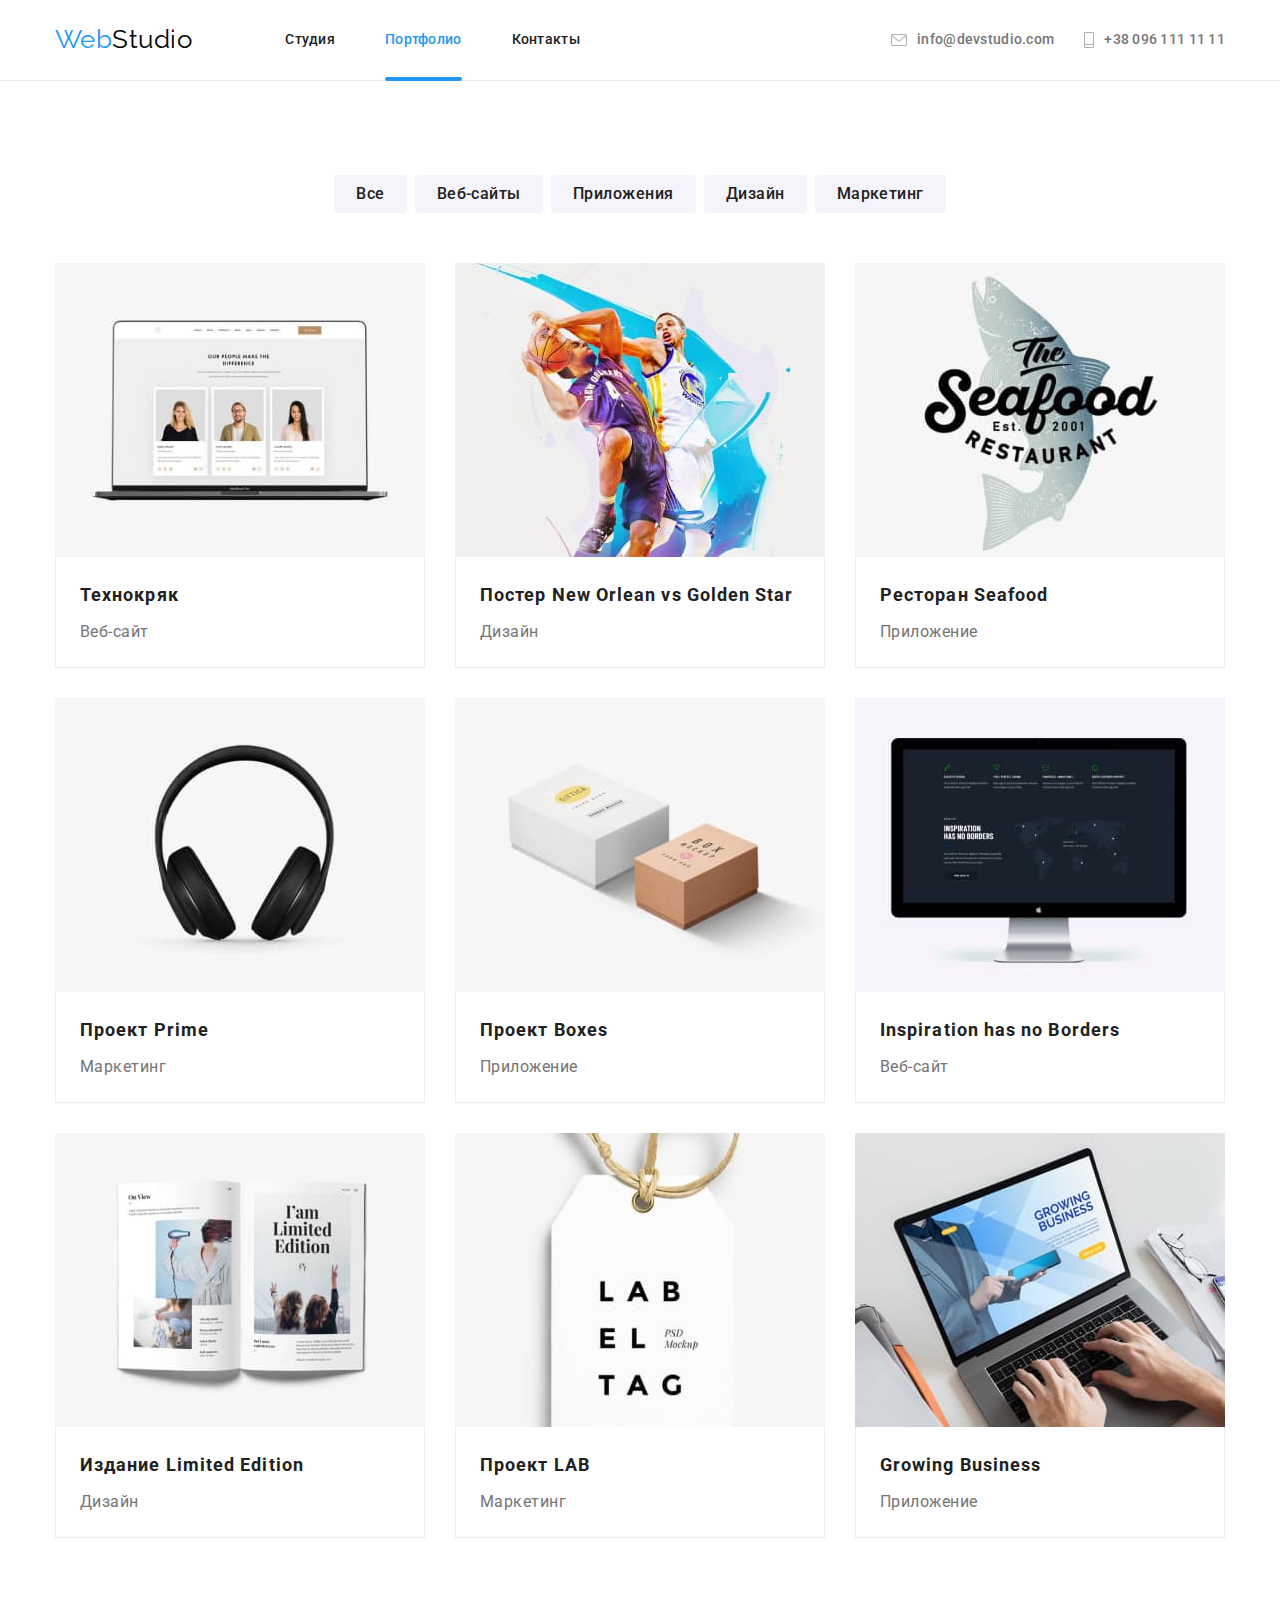
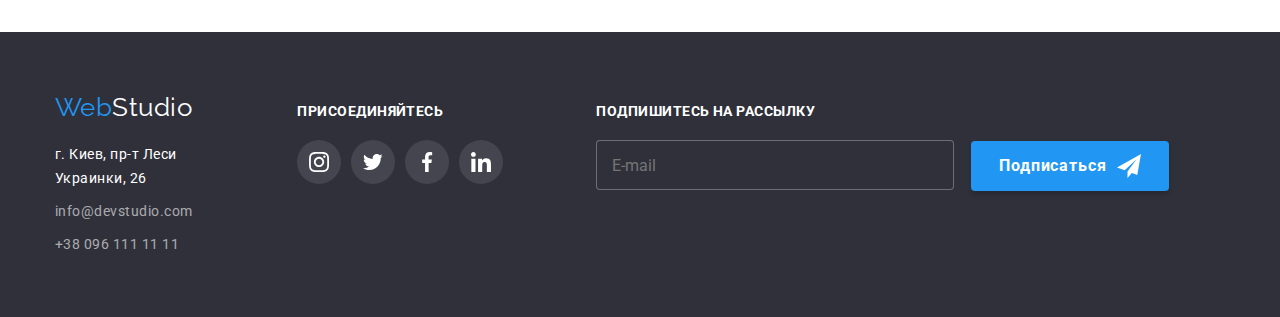
==== portfolio.html @ c9d39c4e "Initial commit" ====
<!DOCTYPE html>
<html lang="ru">
  <head>
    <meta charset="UTF-8" />
    <meta http-equiv="X-UA-Compatible" content="IE=edge" />
    <meta name="viewport" content="width=device-width, initial-scale=1.0" />
    <title>Portfolio</title>
    <link
      rel="stylesheet"
      href="https://cdnjs.cloudflare.com/ajax/libs/modern-normalize/1.0.0/modern-normalize.min.css"
    />
    <link
      href="https://fonts.googleapis.com/css2?family=Raleway:wght@700&family=Roboto:wght@400;500;700;900&display=swap"
      rel="stylesheet"
    />
    <link rel="stylesheet" href="./css/styles.css" />
  </head>
  <body>
    <!-- Верхняя линия -->
    <header class="page-header">
      <div class="container nav">
        <a href="./index.html" class="logo"><span class="web">Web</span>Studio</a>
        <nav class="site-nav">
          <ul class="site-nav-list list">
            <li class="nav-item">
              <a class="nav-link" href="./index.html" target="_self">Студия</a>
            </li>
            <li class="nav-item"><a class="nav-link current" href="">Портфолио</a></li>
            <li class="nav-item"><a class="nav-link" href="">Контакты</a></li>
          </ul>
        </nav>

        <ul class="contact list">
          <li class="contact-item">
            <a class="contact-link" href="mailto:info@devstudio.com">
              <svg class="contact-icon" width="16" height="12">
                <use href="./images/symbol-defs.svg#icon-envelope"></use>
              </svg>
              info@devstudio.com</a
            >
          </li>
          <li class="contact-item">
            <a class="contact-link" href="tel:+380961111111">
              <svg class="contact-icon" width="10" height="16">
                <use href="./images/symbol-defs.svg#icon-smartphone"></use>
              </svg>
              +38 096 111 11 11</a
            >
          </li>
        </ul>
      </div>
    </header>
    <main>
      <!-- Секция портфолио -->
      <section class="section">
        <div class="container">
          <h1 class="hidden">Портфолио</h1>
          <!-- Фильтры -->
          <ul class="filter list">
            <li class="filter-item"><button class="button" type="button">Все</button></li>
            <li class="filter-item"><button class="button" type="button">Веб-сайты</button></li>
            <li class="filter-item"><button class="button" type="button">Приложения</button></li>
            <li class="filter-item"><button class="button" type="button">Дизайн</button></li>
            <li class="filter-item"><button class="button" type="button">Маркетинг</button></li>
          </ul>
          <!-- Проекты -->
          <ul class="project list">
            <li class="project-item">
              <a class="project-link" href="">
                <div class="img-thumb">
                  <p class="overlay">
                    Ресурс предлагает комплексные предложения с разным уровнем функционала и
                    сервисов. Все это позволит посетителю получить исчерпывающие сведения о компании
                    или частном лице.
                  </p>
                  <img
                    class="project-img"
                    src="./images/pic1.jpg"
                    alt="открыта страница сайта на лэптопе"
                    width="370"
                  />
                </div>
                <div class="project-info">
                  <h2 class="project-title">Технокряк</h2>
                  <p class="project-desc">Веб-сайт</p>
                </div>
              </a>
            </li>
            <li class="project-item">
              <a class="project-link" href="">
                <div class="img-thumb">
                  <p class="overlay">
                    Ресурс предлагает комплексные предложения с разным уровнем функционала и
                    сервисов. Все это позволит посетителю получить исчерпывающие сведения о компании
                    или частном лице.
                  </p>
                  <img
                    class="project-img"
                    src="./images/pic2.jpg"
                    alt="два баскетболиста в прыжке"
                    width="370"
                  />
                </div>
                <div class="project-info">
                  <h2 class="project-title">Постер New Orlean vs Golden Star</h2>
                  <p class="project-desc">Дизайн</p>
                </div>
              </a>
            </li>
            <li class="project-item">
              <a class="project-link" href="">
                <div class="img-thumb">
                  <p class="overlay">
                    Ресурс предлагает комплексные предложения с разным уровнем функционала и
                    сервисов. Все это позволит посетителю получить исчерпывающие сведения о компании
                    или частном лице.
                  </p>
                  <img
                    class="project-img"
                    src="./images/pic3.jpg"
                    alt="логотип ресторана sefood"
                    width="370"
                  />
                </div>
                <div class="project-info">
                  <h2 class="project-title">Ресторан Seafood</h2>
                  <p class="project-desc">Приложение</p>
                </div>
              </a>
            </li>
            <li class="project-item">
              <a class="project-link" href="">
                <div class="img-thumb">
                  <p class="overlay">
                    Ресурс предлагает комплексные предложения с разным уровнем функционала и
                    сервисов. Все это позволит посетителю получить исчерпывающие сведения о компании
                    или частном лице.
                  </p>
                  <img
                    class="project-img"
                    src="./images/pic4.jpg"
                    alt="чёрные полноразмерные наушники"
                    width="370"
                  />
                </div>
                <div class="project-info">
                  <h2 class="project-title">Проект Prime</h2>
                  <p class="project-desc">Маркетинг</p>
                </div>
              </a>
            </li>
            <li class="project-item">
              <a class="project-link" href="">
                <div class="img-thumb">
                  <p class="overlay">
                    Ресурс предлагает комплексные предложения с разным уровнем функционала и
                    сервисов. Все это позволит посетителю получить исчерпывающие сведения о компании
                    или частном лице.
                  </p>
                  <img
                    class="project-img"
                    src="./images/pic5.jpg"
                    alt="две упаковочные коробки белая и коричневая"
                    width="370"
                  />
                </div>
                <div class="project-info">
                  <h2 class="project-title">Проект Boxes</h2>
                  <p class="project-desc">Приложение</p>
                </div>
              </a>
            </li>
            <li class="project-item">
              <a class="project-link" href="">
                <div class="img-thumb">
                  <p class="overlay">
                    Ресурс предлагает комплексные предложения с разным уровнем функционала и
                    сервисов. Все это позволит посетителю получить исчерпывающие сведения о компании
                    или частном лице.
                  </p>
                  <img
                    class="project-img"
                    src="./images/pic6.jpg"
                    alt="компьютерный монитор"
                    width="370"
                  />
                </div>
                <div class="project-info">
                  <h2 class="project-title">Inspiration has no Borders</h2>
                  <p class="project-desc">Веб-сайт</p>
                </div>
              </a>
            </li>
            <li class="project-item">
              <a class="project-link" href="">
                <div class="img-thumb">
                  <p class="overlay">
                    Ресурс предлагает комплексные предложения с разным уровнем функционала и
                    сервисов. Все это позволит посетителю получить исчерпывающие сведения о компании
                    или частном лице.
                  </p>
                  <img
                    class="project-img"
                    src="./images/pic7.jpg"
                    alt="раскрытая книга"
                    width="370"
                  />
                </div>
                <div class="project-info">
                  <h2 class="project-title">Издание Limited Edition</h2>
                  <p class="project-desc">Дизайн</p>
                </div>
              </a>
            </li>
            <li class="project-item">
              <a class="project-link" href="">
                <div class="img-thumb">
                  <p class="overlay">
                    Ресурс предлагает комплексные предложения с разным уровнем функционала и
                    сервисов. Все это позволит посетителю получить исчерпывающие сведения о компании
                    или частном лице.
                  </p>
                  <img
                    class="project-img"
                    src="./images/pic8.jpg"
                    alt="бирка с логотипом lab"
                    width="370"
                  />
                </div>
                <div class="project-info">
                  <h2 class="project-title">Проект LAB</h2>
                  <p class="project-desc">Маркетинг</p>
                </div>
              </a>
            </li>
            <li class="project-item">
              <a class="project-link" href="">
                <div class="img-thumb">
                  <p class="overlay">
                    Ресурс предлагает комплексные предложения с разным уровнем функционала и
                    сервисов. Все это позволит посетителю получить исчерпывающие сведения о компании
                    или частном лице.
                  </p>
                  <img
                    class="project-img"
                    src="./images/pic9.jpg"
                    alt="человек работает за лэптопом"
                    width="370"
                  />
                </div>
                <div class="project-info">
                  <h2 class="project-title">Growing Business</h2>
                  <p class="project-desc">Приложение</p>
                </div>
              </a>
            </li>
          </ul>
        </div>
      </section>
    </main>
    <!-- Подвал -->
    <footer class="footer">
      <div class="container">
        <div>
          <a class="logo" href="/index.html"><span class="web">Web</span>Studio</a>
          <address class="adress">
            <ul class="adress-list list">
              <li class="location">
                <a class="adress-link" href="">г. Киев, пр-т Леси Украинки, 26</a>
              </li>
              <li class="mail">
                <a class="contact-link" href="mailto:info@devstudio.com">info@devstudio.com</a>
              </li>
              <li class="phone">
                <a class="contact-link" href="tel:+380961111111">+38 096 111 11 11</a>
              </li>
            </ul>
          </address>
        </div>
        <div class="social">
          <h3 class="social-title">Присоединяйтесь</h3>
          <ul class="social-list list">
            <li class="social-item">
              <a class="social-link" href="">
                <svg class="social-icon" width="20" height="20">
                  <use href="./images/symbol-defs.svg#icon-instagram"></use>
                </svg>
              </a>
            </li>
            <li class="social-item">
              <a class="social-link" href="">
                <svg class="social-icon" width="20" height="20">
                  <use href="./images/symbol-defs.svg#icon-twitter"></use>
                </svg>
              </a>
            </li>
            <li class="social-item">
              <a class="social-link" href="">
                <svg class="social-icon" width="20" height="20">
                  <use href="./images/symbol-defs.svg#icon-facebook"></use>
                </svg>
              </a>
            </li>
            <li class="social-item">
              <a class="social-link" href="">
                <svg class="social-icon" width="20" height="20">
                  <use href="./images/symbol-defs.svg#icon-linkedin"></use>
                </svg>
              </a>
            </li>
          </ul>
        </div>
        <div class="signup">
          <b class="signup-title">Подпишитесь на рассылку</b>
          <form class="signup-form">
            <label class="input-label">
              <span class="signup-label hidden">Ваш e-mail</span>
              <input type="email" name="email" placeholder="E-mail" class="signup-input" required />
            </label>
            <button type="submit" class="signup-button">
              Подписаться
              <svg width="24" height="24" class="signup-icon">
                <use href="./images/symbol-defs.svg#icon-icon-send"></use>
              </svg>
            </button>
          </form>
        </div>
      </div>
    </footer>
  </body>
</html>
---- css/styles.css ----
:root {
  --accent-color: #2196f3;
  --primery-tect-color: #757575;
  --title-text-color: #212121;
  --totall-white: #ffffff;
  --tatall-black: #000000;
  --background-color: #2f303a;
  --light-background: #f5f4fa;
  --project-border: #EEEEEE;
  --icon-color: #AFB1B8;
  --button-hover: #188ce8;
}

body {
  background-color: var(--totall-white);
  color: var(--primery-tect-color);
  font-family: Roboto, sans-serif;
  letter-spacing: 0.03em;
}

/* Утилиты */

h1,
h2,
h3,
h4 {
  margin: 0;
}


p {
  margin: 0;
}

ul {
  margin: 0;
  padding: 0;
}

.list {
  list-style: none;
}

.section {
  padding: 94px 0;
}

.container {
  position: relative;
  width: 1200px;
  margin-right: auto;
  margin-left: auto;
  padding-right: 15px;
  padding-left: 15px;
}

/* header */

.page-header {
  border-bottom: 1px solid #ECECEC;
}

.logo {
  color: var(--tatall-black);
  font-family: Raleway, sans-serif;
  font-size: 26px;
  line-height: 1.2;
  text-decoration: none;
}

.web {
  color: var(--accent-color);
}

/* site-nav */

.nav {
  display: flex;
  align-items: center;
}

.site-nav-list {
  display: flex;
  margin-left: 93px;
}

.nav-item:not(:last-child) {
  margin-right: 50px;
}

.nav-link {
  position: relative;
  display: flex;
  padding-top: 32px;
  padding-bottom: 32px;

  color: var(--title-text-color);
  font-weight: 500;
  font-size: 14px;
  line-height: 1.14;
  letter-spacing: 0.02em;
  text-decoration: none;
  transition: color 250ms cubic-bezier(0.4, 0, 0.2, 1);
}

.current::after {
  display: inline-block;
  content: "";
  position: absolute;
  bottom: -1px;
  width: 100%;
  height: 4px;
  border-radius: 2px;
  background-color: var(--accent-color);
}

.nav-link:hover,
.nav-link:focus,
.nav-link.current,
.adress-link:hover,
.adress-link:focus,
.contact-link:hover,
.contact-link:focus {
  color: var(--accent-color);
}

.contact {
  display: flex;
  margin-left: auto;
}

.contact-item:not(:last-child) {
  margin-right: 30px;
}

.contact .contact-link {
  display: flex;
  align-items: center;
  padding: 32px 0;
  color: var(--primery-tect-color);
  font-weight: 500;
  font-size: 14px;
  line-height: 1.14;
  letter-spacing: 0.02em;

  text-decoration: none;
  transition: color 250ms cubic-bezier(0.4, 0, 0.2, 1)
}

.contact-icon {
  margin-right: 10px;
  fill: var(--icon-color);
  transition: fill 250ms cubic-bezier(0.4, 0, 0.2, 1)
}

.contact-link:hover,
.contact-link:focus {
  color: var(--accent-color);
}

.contact-link:hover .contact-icon,
.contact-link:focus .contact-icon {
  fill: var(--accent-color);
}

/* шапка */

.hero {
  max-width: 1600px;
  width: 100%;
  height: 600px;
  padding-top: 200px;
  margin-left: auto;
  margin-right: auto;
  background-color: #C4C4C4;
  text-align: center;
  background-image: linear-gradient(rgba(47, 48, 58, 0.4),
      rgba(47, 48, 58, 0.4)),
    url("../images/hero.jpg");
  background-position: center;
  background-size: cover;
  background-repeat: no-repeat;
}

.hero .headline {
  margin-bottom: 30px;

  color: var(--totall-white);
  font-weight: 900;
  font-size: 44px;
  line-height: 1.36;
  letter-spacing: 0.06em;
  text-transform: uppercase;
}

.hero .button {
  min-width: 200px;
  height: 50px;
  padding: 10px 32px;
  border: none;
  border-radius: 4px;

  color: var(--totall-white);
  background-color: var(--button-hover);
  box-shadow: 0px 4px 4px rgba(0, 0, 0, 0.15);
  font-family: inherit;
  font-weight: 700;
  font-size: 16px;
  line-height: 1.88;
  text-align: center;
  letter-spacing: 0.06em;

  cursor: pointer;

  transition: color 250ms cubic-bezier(0.4, 0, 0.2, 1),
    background-color 250ms cubic-bezier(0.4, 0, 0.2, 1);
}

.section .button:hover,
.section .button:focus {
  color: var(--totall-white);
  background-color: var(--accent-color);
}

/* особенности */

.hidden {
  position: absolute;
  white-space: nowrap;
  width: 1px;
  height: 1px;
  overflow: hidden;
  border: 0;
  padding: 0;
  clip: rect(0 0 0 0);
  clip-path: inset(50%);
  margin: -1px;
}

.specifics-list {
  display: flex;
}

.specifics-item {
  margin-right: 30px;
  width: calc((100% - 90px) / 4);
}

.specifics-item:last-child {
  margin-right: 0;
}

.thumb {
  display: flex;
  justify-content: center;
  align-items: center;
  margin-bottom: 30px;
  width: 270px;
  height: 120px;

  border-radius: 4px;
  background-color: var(--light-background);
}

.specifics-title,
.social-title {
  margin-bottom: 10px;

  color: var(--title-text-color);
  font-size: 14px;
  line-height: 1.14;
  text-transform: uppercase;
}

.specifics-desc {
  font-size: 14px;
  line-height: 1.71;
}

/* чем мы занимаемся */

.section.subject {
  padding-top: 0;
}

.subject-list {
  display: flex;
  justify-content: space-between;
}

.subject-list-item {
  display: flex;
  position: relative;
}

.subject-title,
.team-title,
.client-title {
  margin-bottom: 50px;

  color: var(--title-text-color);
  font-size: 36px;
  line-height: 1.17;
  text-align: center;
}

.subject-label {
  display: inline-block;
  position: absolute;
  left: 0;
  bottom: 0;
  width: 100%;
  padding-top: 27px;
  padding-bottom: 27px;

  color: var(--totall-white);
  font-weight: 700;
  font-size: 14px;
  line-height: 1.14;
  text-align: center;
  text-transform: uppercase;
  background-color: rgba(47, 48, 58, 0.8);
}

/* наша команда */

.section.team {
  background-color: var(--light-background);
}

.team-list {
  display: flex;
}

.team-item {
  width: calc((100% - 90px) / 4);
  margin-right: 30px;
  background-color: var(--totall-white);
  box-shadow: 0px 2px 2px 1px #00000033;
  box-shadow: 0px 1px 2px 1px #00000024;
  box-shadow: 0px 1px 4px 1px #0000001F;
  border-radius: 4px;
}

.team-item:last-child {
  margin-right: 0;
}

.team-pic,
.project-img {
  display: block;
}

.team-info {
  padding: 30px 32px;
}

.team-name {
  margin-bottom: 10px;

  color: var(--title-text-color);
  font-weight: 500;
  font-size: 16px;
  line-height: 1.19;
  text-align: center;
}

.team-desc {
  font-size: 16px;
  line-height: 1.19;
  text-align: center;
  margin-bottom: 16px;
}

.team-social {
  display: flex;
}

.team-social-item:not(:last-child) {
  margin-right: 10px;
}

.team-social-link {
  display: inline-block;
  padding: 12px;
  width: 44px;
  height: 44px;

  border-radius: 50%;
  background-color: inherit;
  transition: background-color 250ms cubic-bezier(0.4, 0, 0.2, 1);
}

.team-social .social-icon {
  fill: var(--icon-color);
  transition: fill 250ms cubic-bezier(0.4, 0, 0.2, 1)
}

.team-social-link:hover,
.team-social-link:focus {
  background-color: var(--accent-color);
}

.team-social-link:hover .social-icon,
.team-social-link:focus .social-icon {
  fill: var(--totall-white);
}


/* Постоянные клиенты */

.client-list {
  display: flex;
  justify-content: space-between;
}

.client-link {
  display: flex;
  align-items: center;
  justify-content: center;

  width: 170px;
  height: 92px;

  border: 1px solid var(--icon-color);
  border-radius: 4px;
  transition: border 250ms cubic-bezier(0.4, 0, 0.2, 1);
}

.client-icon {
  fill: var(--icon-color);
  transition: fill 250ms cubic-bezier(0.4, 0, 0.2, 1);
}

.client-link:hover,
.client-link:focus {
  border-color: var(--accent-color);
}

.client-link:hover .client-icon,
.client-link:focus .client-icon {
  fill: var(--accent-color);
}

/* подвал */

.footer {
  padding-top: 60px;
  padding-bottom: 60px;
  background-color: var(--background-color);
}

.footer .container {
  display: flex;
  align-items: baseline;
}

.footer .adress-list {
  margin-top: 20px;
}

.adress-list .mail {
  margin-top: 9px;
  margin-bottom: 9px;
}

.footer .logo {
  color: var(--totall-white);
}

.adress .adress-link {
  color: var(--totall-white);
  text-decoration: none;
}

.adress .contact-link {
  color: rgba(255, 255, 255, 0.6);
  text-decoration: none;
}

.footer .adress {
  font-style: normal;
  font-size: 14px;
  line-height: 1.71;
}

.social {
  margin-left: 70px;
  margin-right: 93px;
}

.social-title,
.signup-title {
  margin-bottom: 20px;
  font-size: 14px;
  font-weight: 700;
  line-height: 1.14;
  text-transform: uppercase;
  color: var(--totall-white);
}

.social-list {
  display: flex;
}

.social-item:not(:last-child) {
  margin-right: 10px;
}

.social-link {
  display: inline-block;
  padding: 12px;
  width: 44px;
  height: 44px;

  border-radius: 50%;
  background-color: rgba(255, 255, 255, 0.1);
  transition: background-color 250ms cubic-bezier(0.4, 0, 0.2, 1);
}

.social-icon {
  fill: var(--totall-white);
}

.social-link:hover,
.social-link:focus {
  background-color: var(--accent-color);
}

/* Подписывайтесь */

.signup {
  display: flex;
  flex-wrap: wrap;
  margin-right: auto;
}

.signup-input {
  display: inline-block;
  height: 50px;
  width: 358px;
  padding: 15px;
  margin-right: 12px;
  border: 1px solid rgba(255, 255, 255, 0.3);
  border-radius: 4px;
  background-color: var(--background-color);
  color: var(--totall-white);
}

.signup-button {
  display: inline-flex;
  justify-content: center;
  align-items: center;

  padding: 10px 28px;
  height: 50px;

  font-family: 'Roboto';
  font-style: normal;
  font-weight: 700;
  font-size: 16px;
  line-height: 1.88;
  letter-spacing: 0.06em;
  color: var(--totall-white);

  box-shadow: 0px 4px 4px rgba(0, 0, 0, 0.15);
  border: none;
  border-radius: 4px;
  cursor: pointer;
  background-color: var(--accent-color);
  transition: background-color 250ms cubic-bezier(0.4, 0, 0.2, 1);
}

.signup-button:hover {
  background-color: var(--button-hover);
}

.signup-icon {
  margin-left: 10px;
  fill: var(--totall-white);
}

/* !!Модальное окно!! */

.backdrop {
  position: fixed;
  top: 0;
  left: 0;
  width: 100vw;
  height: 100vh;
  background-color: rgba(0, 0, 0, 0.2);
  opacity: 1;
  visibility: visible;
  transition: opacity 250ms cubic-bezier(0.4, 0, 0.2, 1),
    visibility 250ms cubic-bezier(0.4, 0, 0.2, 1);
}


.backdrop.is-hidden {
  opacity: 0;
  pointer-events: none;
  visibility: hidden;
}

.backdrop.is-hidden .modal {
  transform: translate(-50%, -50%) scale(1.1);
}


.modal {
  position: absolute;
  top: 50%;
  left: 50%;
  transform: translate(-50%, -50%) scale(1);

  width: 528px;
  padding: 40px;
  border-radius: 4px;
  background-color: var(--totall-white);
  box-shadow: 0px 1px 3px rgba(0, 0, 0, 0.12),
    0px 1px 1px rgba(0, 0, 0, 0.14),
    0px 2px 1px rgba(0, 0, 0, 0.2);

  transition: transform 250ms cubic-bezier(0.4, 0, 0.2, 1);
}

.modal-button {
  display: flex;
  position: absolute;
  top: 8px;
  right: 8px;

  min-width: 30px;
  min-height: 30px;
  padding: 6px;

  border: 1px solid rgba(0, 0, 0, 0.1);
  border-radius: 50%;
  background-color: var(--totall-white);
  cursor: pointer;
}

.modal-button-icon {
  fill: currentColor;
  transition: fill 250ms cubic-bezier(0.4, 0, 0.2, 1);
}

.modal-button:hover .modal-button-icon {
  fill: var(--accent-color);
}

/* Форма feedback */

.feedback {
  display: flex;
  flex-direction: column;
  width: 100%;
  margin: 0 auto;
}

.feedback-form {
  display: flex;
  flex-direction: column;
}

.feedback-title {
  display: block;
  margin-bottom: 12px;
  font-family: inherit;
  font-style: normal;
  font-weight: 700;
  font-size: 20px;
  line-height: 1.15;
  letter-spacing: 0.03em;
  color: var(--title-text-color);
}

.form-field,
.comment-field {
  position: relative;
  display: flex;
  flex-direction: column;
  margin-bottom: 10px;
}

.form-field-icon {
  position: absolute;
  left: 12px;
  bottom: 11px;
  fill: var(--tatall-black);
  transition: fill 250ms cubic-bezier(0.4, 0, 0.2, 1);
}

.feedback-input:hover+.form-field-icon,
.feedback-input:focus+.form-field-icon {
  fill: var(--accent-color);
}

.feedback-label {
  margin-bottom: 4px;
  font-style: normal;
  font-weight: 400;
  font-size: 12px;
  line-height: 1.16;
  letter-spacing: 0.01em;
}

.feedback-input {
  margin: 0;
  padding: 11px 11px 11px 40px;
  height: 40px;
  border: 1px solid rgba(33, 33, 33, 0.2);
  border-radius: 4px;
  outline: transparent;
  transition: border-color 250ms cubic-bezier(0.4, 0, 0.2, 1);
}

.feedback-input:hover,
.feedback-input:focus {
  border-color: var(--accent-color);
}

.feedback-text {
  width: 100%;
  height: 120px;
  padding: 12px 16px;
  border: 1px solid rgba(33, 33, 33, 0.2);
  outline: transparent;
  border-radius: 4px;
  transition: border-color 250ms cubic-bezier(0.4, 0, 0.2, 1);
}

.feedback-text:hover,
.feedback-text:focus {
  border-color: var(--accent-color);
}

.feedback-text::placeholder {
  font-size: 14px;
  line-height: 1.14;
  letter-spacing: 0.01em;
  color: rgba(117, 117, 117, 0.5);
}

textarea {
  resize: none;
}

.policy-field {
  align-items: center;
  display: flex;
  margin: auto;
  margin-bottom: 30px;
}

.policy-label {
  font-style: normal;
  font-weight: 400;
  font-size: 14px;
  line-height: 1.71;
}

.policy-label>a {
  text-decoration: underline;
  color: var(--accent-color);
}

.checkbox {
  width: 1px;
  height: 1px;
  margin: -1px;
  border: 0;
  padding: 0;

  white-space: nowrap;
  clip-path: inset(100%);
  clip: rect(0 0 0 0);
  overflow: hidden;
}


.icon-wrap {
  display: inline-flex;
  align-items: center;
  justify-content: center;
  margin-right: 8px;
  width: 14px;
  height: 13px;
  border: 2px solid #000000;
  border-radius: 2px;
}

.checkbox:checked+.icon-wrap {
  border-color: transparent;
}

.check-icon {
  opacity: 0;
  transform: scale(1);
  transition: opacity 250ms cubic-bezier(0.4, 0, 0.2, 1),
    transform 250ms cubic-bezier(0.4, 0, 0.2, 1);
}

.checkbox:checked+.icon-wrap>.check-icon {
  opacity: 1;
  transform: scale(1.4);
}

.feedback-submit {
  display: block;
  margin: auto;
  padding: 10px 55px;

  box-shadow: 0px 4px 4px rgba(0, 0, 0, 0.15);
  border: none;
  border-radius: 4px;
  font-family: inherit;
  font-style: normal;
  font-weight: 700;
  font-size: 16px;
  line-height: 1.88;
  letter-spacing: 0.06em;

  color: var(--totall-white);
  background-color: var(--accent-color);
  transition: background-color 250ms cubic-bezier(0.4, 0, 0.2, 1);

  cursor: pointer;
}

.feedback-submit:hover {
  background-color: var(--button-hover);
}

/* !!страница портфолио!! */


/* button */

.filter {
  display: flex;
  justify-content: center;
  margin-bottom: 50px;
}

.filter .button {
  padding: 6px 22px;

  border: none;
  border-radius: 4px;
  font-family: inherit;
  font-weight: 500;
  font-size: 16px;
  line-height: 1.62;
  text-align: center;
  letter-spacing: inherit;
  cursor: pointer;

  color: var(--title-text-color);
  background-color: var(--light-background);
  box-shadow: none;
  transition: color 250ms cubic-bezier(0.4, 0, 0.2, 1),
    background-color 250ms cubic-bezier(0.4, 0, 0.2, 1),
    box-shadow 250ms cubic-bezier(0.4, 0, 0.2, 1);
}

.filter .filter-item:not(:last-child) {
  margin-right: 8px;
}

.filter .button:hover,
.filter .button:focus {
  color: var(--totall-white);
  background-color: var(--accent-color);
  box-shadow: 0px 3px 1px rgba(0, 0, 0, 0.1),
    0px 1px 2px rgba(0, 0, 0, 0.08),
    0px 2px 2px rgba(0, 0, 0, 0.12);
}

/* Проекты */

.project {
  display: flex;
  flex-wrap: wrap;
}

.project .project-item {
  width: calc((100% - 60px) / 3);
  margin-right: 30px;
  margin-bottom: 30px;
  box-shadow: none;
  transition: box-shadow 250ms cubic-bezier(0.4, 0, 0.2, 1);
}

.project .project-item:nth-child(3n) {
  margin-right: 0px;
}

.project .project-item:nth-last-child(-n + 3) {
  margin-bottom: 0px;
}

.project-item:hover,
.project-item:focus {
  box-shadow: 0px 1px 1px rgba(0, 0, 0, 0.12),
    0px 4px 4px rgba(0, 0, 0, 0.06),
    1px 4px 6px rgba(0, 0, 0, 0.16);
}

.overlay {
  display: inline-block;
  position: absolute;
  top: 0;
  left: 0;
  width: 100%;
  height: 100%;
  padding: 63px 24px;

  color: var(--totall-white);
  font-size: 18px;
  font-weight: 400;
  line-height: 1.55;
  text-align: left;

  background-color: rgba(33, 150, 243, 0.9);

  transform: translateY(100%);
  transition: transform 250ms cubic-bezier(0.4, 0, 0.2, 1);
}

.img-thumb {
  position: relative;
  overflow: hidden;
}

.project-link:hover .overlay,
.project-link:focus .overlay {
  transform: translateY(0);
}

.project-info {
  padding: 20px 24px;

  border-right: 1px solid var(--project-border);
  border-left: 1px solid var(--project-border);
  border-bottom: 1px solid var(--project-border);
}

.project .project-title {
  margin-bottom: 4px;

  color: var(--title-text-color);
  font-weight: 700;
  font-size: 18px;
  line-height: 2;
  letter-spacing: 0.06em;
}

.project .project-desc {
  color: var(--primery-tect-color);
  font-size: 16px;
  line-height: 1.88;

}

.project .project-link {
  text-decoration: none;
}
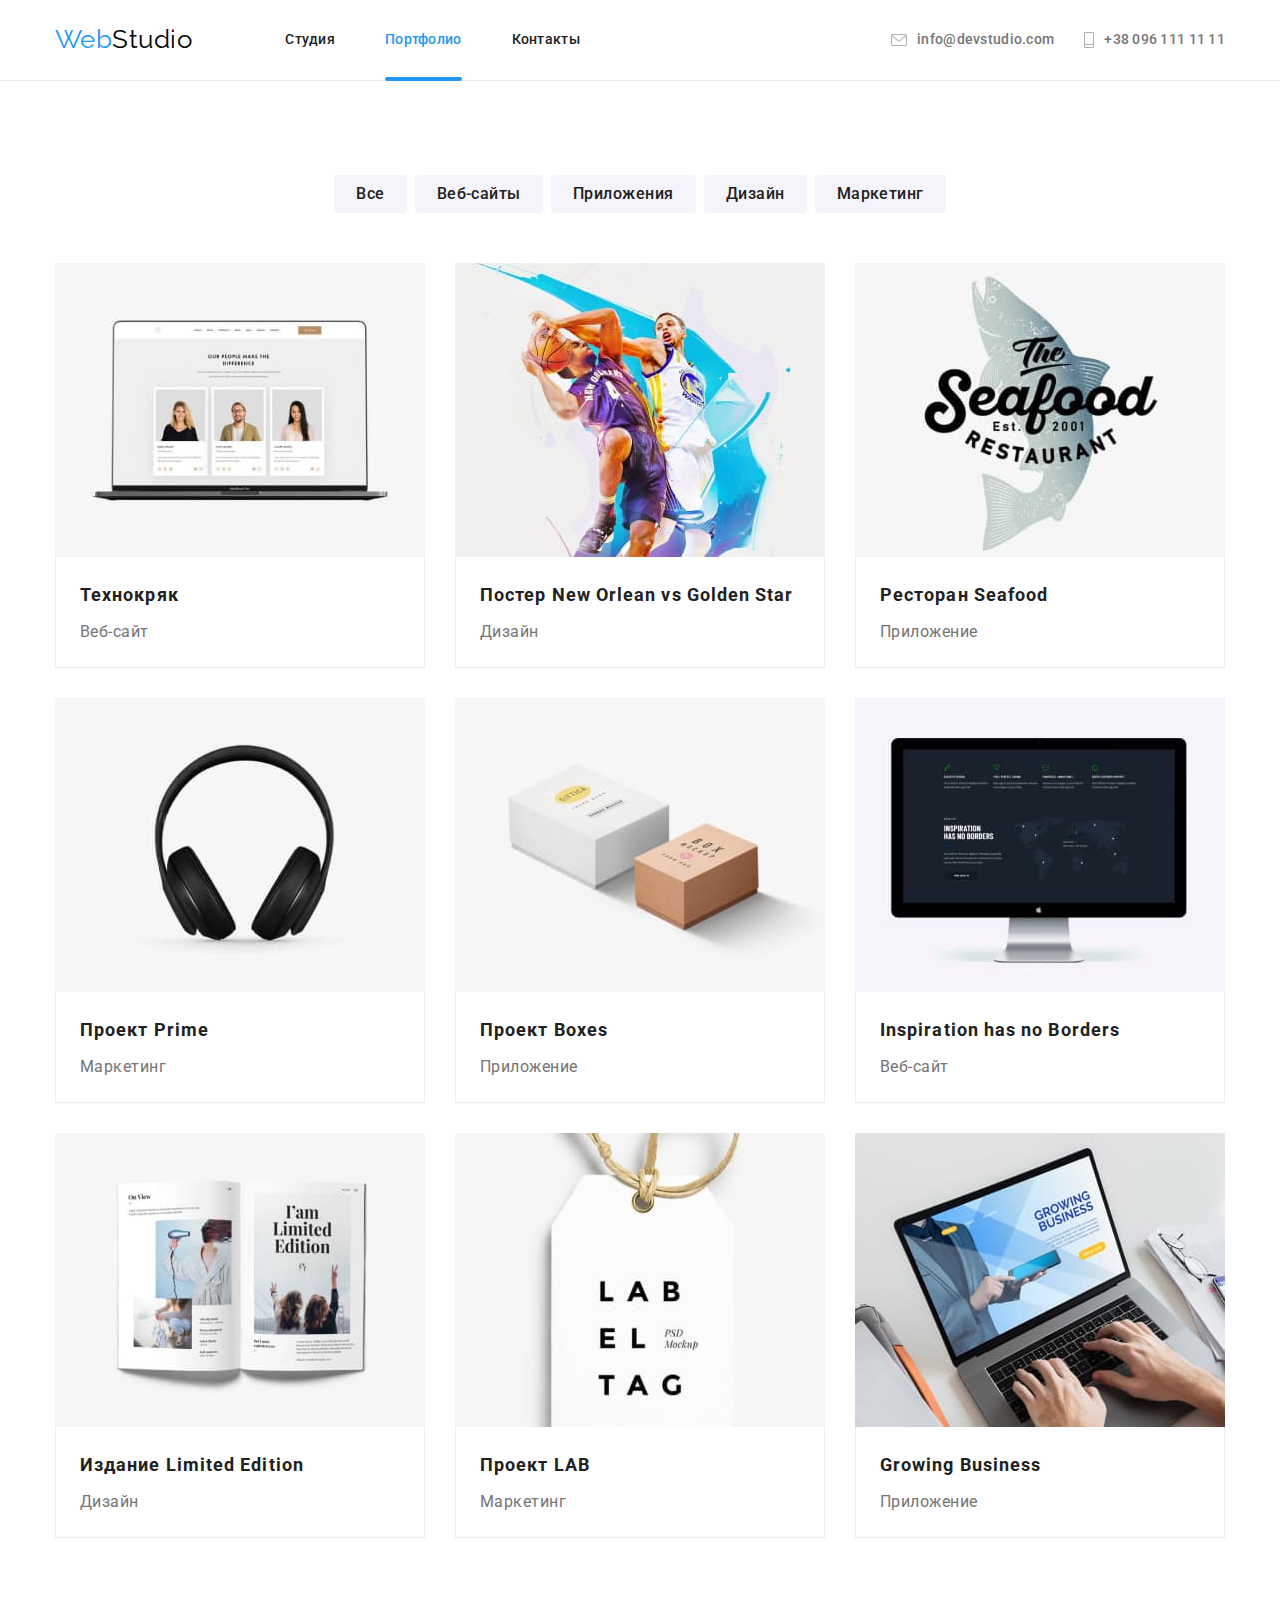
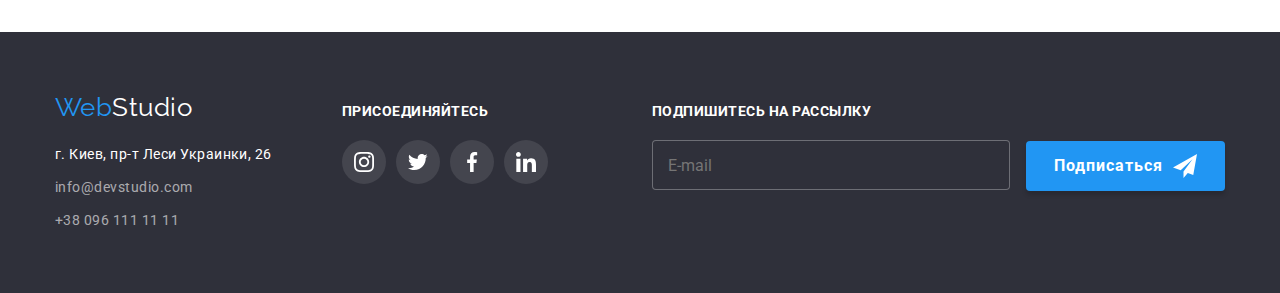
==== commit c465b23d: "оформляет portfolio.htm по BEM" ====
--- a/portfolio.html
+++ b/portfolio.html
@@ -18,30 +18,32 @@
   <body>
     <!-- Верхняя линия -->
     <header class="page-header">
-      <div class="container nav">
-        <a href="./index.html" class="logo"><span class="web">Web</span>Studio</a>
-        <nav class="site-nav">
-          <ul class="site-nav-list list">
-            <li class="nav-item">
-              <a class="nav-link" href="./index.html" target="_self">Студия</a>
-            </li>
-            <li class="nav-item"><a class="nav-link current" href="">Портфолио</a></li>
-            <li class="nav-item"><a class="nav-link" href="">Контакты</a></li>
+      <div class="container page-header__container">
+        <a class="logo" href="./index.html"><span class="logo__web">Web</span>Studio</a>
+        <nav class="page-header__navigation">
+          <ul class="page-header__list">
+            <li class="page-header__item">
+              <a class="page-header__link" href="/index.html" target="_self">Студия</a>
+            </li>
+            <li class="page-header__item">
+              <a class="page-header__link page-header__link--current" href="">Портфолио</a>
+            </li>
+            <li class="page-header__item"><a class="page-header__link" href="">Контакты</a></li>
           </ul>
         </nav>
 
-        <ul class="contact list">
-          <li class="contact-item">
-            <a class="contact-link" href="mailto:info@devstudio.com">
-              <svg class="contact-icon" width="16" height="12">
+        <ul class="contact">
+          <li class="contact__item">
+            <a class="contact__link" href="mailto:info@devstudio.com">
+              <svg class="contact__icon" width="16" height="12">
                 <use href="./images/symbol-defs.svg#icon-envelope"></use>
               </svg>
               info@devstudio.com</a
             >
           </li>
-          <li class="contact-item">
-            <a class="contact-link" href="tel:+380961111111">
-              <svg class="contact-icon" width="10" height="16">
+          <li class="contact__item">
+            <a class="contact__link" href="tel:+380961111111">
+              <svg class="contact__icon" width="10" height="16">
                 <use href="./images/symbol-defs.svg#icon-smartphone"></use>
               </svg>
               +38 096 111 11 11</a
@@ -56,201 +58,211 @@
         <div class="container">
           <h1 class="hidden">Портфолио</h1>
           <!-- Фильтры -->
-          <ul class="filter list">
-            <li class="filter-item"><button class="button" type="button">Все</button></li>
-            <li class="filter-item"><button class="button" type="button">Веб-сайты</button></li>
-            <li class="filter-item"><button class="button" type="button">Приложения</button></li>
-            <li class="filter-item"><button class="button" type="button">Дизайн</button></li>
-            <li class="filter-item"><button class="button" type="button">Маркетинг</button></li>
+          <ul class="filter">
+            <li class="filter__item">
+              <button class="button filter__button" type="button">Все</button>
+            </li>
+            <li class="filter__item">
+              <button class="button filter__button" type="button">Веб-сайты</button>
+            </li>
+            <li class="filter__item">
+              <button class="button filter__button" type="button">Приложения</button>
+            </li>
+            <li class="filter__item">
+              <button class="button filter__button" type="button">Дизайн</button>
+            </li>
+            <li class="filter__item">
+              <button class="button filter__button" type="button">Маркетинг</button>
+            </li>
           </ul>
           <!-- Проекты -->
-          <ul class="project list">
-            <li class="project-item">
-              <a class="project-link" href="">
-                <div class="img-thumb">
-                  <p class="overlay">
-                    Ресурс предлагает комплексные предложения с разным уровнем функционала и
-                    сервисов. Все это позволит посетителю получить исчерпывающие сведения о компании
-                    или частном лице.
-                  </p>
-                  <img
-                    class="project-img"
+          <ul class="project">
+            <li class="project__item">
+              <a class="project__link" href="">
+                <div class="project__thumb">
+                  <p class="project__overlay">
+                    Ресурс предлагает комплексные предложения с разным уровнем функционала и
+                    сервисов. Все это позволит посетителю получить исчерпывающие сведения о компании
+                    или частном лице.
+                  </p>
+                  <img
+                    class="project__img"
                     src="./images/pic1.jpg"
                     alt="открыта страница сайта на лэптопе"
                     width="370"
                   />
                 </div>
-                <div class="project-info">
-                  <h2 class="project-title">Технокряк</h2>
-                  <p class="project-desc">Веб-сайт</p>
-                </div>
-              </a>
-            </li>
-            <li class="project-item">
-              <a class="project-link" href="">
-                <div class="img-thumb">
-                  <p class="overlay">
-                    Ресурс предлагает комплексные предложения с разным уровнем функционала и
-                    сервисов. Все это позволит посетителю получить исчерпывающие сведения о компании
-                    или частном лице.
-                  </p>
-                  <img
-                    class="project-img"
+                <div class="project__info">
+                  <h2 class="project__title">Технокряк</h2>
+                  <p class="project__desc">Веб-сайт</p>
+                </div>
+              </a>
+            </li>
+            <li class="project__item">
+              <a class="project__link" href="">
+                <div class="project__thumb">
+                  <p class="project__overlay">
+                    Ресурс предлагает комплексные предложения с разным уровнем функционала и
+                    сервисов. Все это позволит посетителю получить исчерпывающие сведения о компании
+                    или частном лице.
+                  </p>
+                  <img
+                    class="project__img"
                     src="./images/pic2.jpg"
                     alt="два баскетболиста в прыжке"
                     width="370"
                   />
                 </div>
-                <div class="project-info">
-                  <h2 class="project-title">Постер New Orlean vs Golden Star</h2>
-                  <p class="project-desc">Дизайн</p>
-                </div>
-              </a>
-            </li>
-            <li class="project-item">
-              <a class="project-link" href="">
-                <div class="img-thumb">
-                  <p class="overlay">
-                    Ресурс предлагает комплексные предложения с разным уровнем функционала и
-                    сервисов. Все это позволит посетителю получить исчерпывающие сведения о компании
-                    или частном лице.
-                  </p>
-                  <img
-                    class="project-img"
+                <div class="project__info">
+                  <h2 class="project__title">Постер New Orlean vs Golden Star</h2>
+                  <p class="project__desc">Дизайн</p>
+                </div>
+              </a>
+            </li>
+            <li class="project__item">
+              <a class="project__link" href="">
+                <div class="project__thumb">
+                  <p class="project__overlay">
+                    Ресурс предлагает комплексные предложения с разным уровнем функционала и
+                    сервисов. Все это позволит посетителю получить исчерпывающие сведения о компании
+                    или частном лице.
+                  </p>
+                  <img
+                    class="project__img"
                     src="./images/pic3.jpg"
                     alt="логотип ресторана sefood"
                     width="370"
                   />
                 </div>
-                <div class="project-info">
-                  <h2 class="project-title">Ресторан Seafood</h2>
-                  <p class="project-desc">Приложение</p>
-                </div>
-              </a>
-            </li>
-            <li class="project-item">
-              <a class="project-link" href="">
-                <div class="img-thumb">
-                  <p class="overlay">
-                    Ресурс предлагает комплексные предложения с разным уровнем функционала и
-                    сервисов. Все это позволит посетителю получить исчерпывающие сведения о компании
-                    или частном лице.
-                  </p>
-                  <img
-                    class="project-img"
+                <div class="project__info">
+                  <h2 class="project__title">Ресторан Seafood</h2>
+                  <p class="project__desc">Приложение</p>
+                </div>
+              </a>
+            </li>
+            <li class="project__item">
+              <a class="project__link" href="">
+                <div class="project__thumb">
+                  <p class="project__overlay">
+                    Ресурс предлагает комплексные предложения с разным уровнем функционала и
+                    сервисов. Все это позволит посетителю получить исчерпывающие сведения о компании
+                    или частном лице.
+                  </p>
+                  <img
+                    class="project__img"
                     src="./images/pic4.jpg"
                     alt="чёрные полноразмерные наушники"
                     width="370"
                   />
                 </div>
-                <div class="project-info">
-                  <h2 class="project-title">Проект Prime</h2>
-                  <p class="project-desc">Маркетинг</p>
-                </div>
-              </a>
-            </li>
-            <li class="project-item">
-              <a class="project-link" href="">
-                <div class="img-thumb">
-                  <p class="overlay">
-                    Ресурс предлагает комплексные предложения с разным уровнем функционала и
-                    сервисов. Все это позволит посетителю получить исчерпывающие сведения о компании
-                    или частном лице.
-                  </p>
-                  <img
-                    class="project-img"
+                <div class="project__info">
+                  <h2 class="project__title">Проект Prime</h2>
+                  <p class="project__desc">Маркетинг</p>
+                </div>
+              </a>
+            </li>
+            <li class="project__item">
+              <a class="project__link" href="">
+                <div class="project__thumb">
+                  <p class="project__overlay">
+                    Ресурс предлагает комплексные предложения с разным уровнем функционала и
+                    сервисов. Все это позволит посетителю получить исчерпывающие сведения о компании
+                    или частном лице.
+                  </p>
+                  <img
+                    class="project__img"
                     src="./images/pic5.jpg"
                     alt="две упаковочные коробки белая и коричневая"
                     width="370"
                   />
                 </div>
-                <div class="project-info">
-                  <h2 class="project-title">Проект Boxes</h2>
-                  <p class="project-desc">Приложение</p>
-                </div>
-              </a>
-            </li>
-            <li class="project-item">
-              <a class="project-link" href="">
-                <div class="img-thumb">
-                  <p class="overlay">
-                    Ресурс предлагает комплексные предложения с разным уровнем функционала и
-                    сервисов. Все это позволит посетителю получить исчерпывающие сведения о компании
-                    или частном лице.
-                  </p>
-                  <img
-                    class="project-img"
+                <div class="project__info">
+                  <h2 class="project__title">Проект Boxes</h2>
+                  <p class="project__desc">Приложение</p>
+                </div>
+              </a>
+            </li>
+            <li class="project__item">
+              <a class="project__link" href="">
+                <div class="project__thumb">
+                  <p class="project__overlay">
+                    Ресурс предлагает комплексные предложения с разным уровнем функционала и
+                    сервисов. Все это позволит посетителю получить исчерпывающие сведения о компании
+                    или частном лице.
+                  </p>
+                  <img
+                    class="project__img"
                     src="./images/pic6.jpg"
                     alt="компьютерный монитор"
                     width="370"
                   />
                 </div>
-                <div class="project-info">
-                  <h2 class="project-title">Inspiration has no Borders</h2>
-                  <p class="project-desc">Веб-сайт</p>
-                </div>
-              </a>
-            </li>
-            <li class="project-item">
-              <a class="project-link" href="">
-                <div class="img-thumb">
-                  <p class="overlay">
-                    Ресурс предлагает комплексные предложения с разным уровнем функционала и
-                    сервисов. Все это позволит посетителю получить исчерпывающие сведения о компании
-                    или частном лице.
-                  </p>
-                  <img
-                    class="project-img"
+                <div class="project__info">
+                  <h2 class="project__title">Inspiration has no Borders</h2>
+                  <p class="project__desc">Веб-сайт</p>
+                </div>
+              </a>
+            </li>
+            <li class="project__item">
+              <a class="project__link" href="">
+                <div class="project__thumb">
+                  <p class="project__overlay">
+                    Ресурс предлагает комплексные предложения с разным уровнем функционала и
+                    сервисов. Все это позволит посетителю получить исчерпывающие сведения о компании
+                    или частном лице.
+                  </p>
+                  <img
+                    class="project__img"
                     src="./images/pic7.jpg"
                     alt="раскрытая книга"
                     width="370"
                   />
                 </div>
-                <div class="project-info">
-                  <h2 class="project-title">Издание Limited Edition</h2>
-                  <p class="project-desc">Дизайн</p>
-                </div>
-              </a>
-            </li>
-            <li class="project-item">
-              <a class="project-link" href="">
-                <div class="img-thumb">
-                  <p class="overlay">
-                    Ресурс предлагает комплексные предложения с разным уровнем функционала и
-                    сервисов. Все это позволит посетителю получить исчерпывающие сведения о компании
-                    или частном лице.
-                  </p>
-                  <img
-                    class="project-img"
+                <div class="project__info">
+                  <h2 class="project__title">Издание Limited Edition</h2>
+                  <p class="project__desc">Дизайн</p>
+                </div>
+              </a>
+            </li>
+            <li class="project__item">
+              <a class="project__link" href="">
+                <div class="project__thumb">
+                  <p class="project__overlay">
+                    Ресурс предлагает комплексные предложения с разным уровнем функционала и
+                    сервисов. Все это позволит посетителю получить исчерпывающие сведения о компании
+                    или частном лице.
+                  </p>
+                  <img
+                    class="project__img"
                     src="./images/pic8.jpg"
                     alt="бирка с логотипом lab"
                     width="370"
                   />
                 </div>
-                <div class="project-info">
-                  <h2 class="project-title">Проект LAB</h2>
-                  <p class="project-desc">Маркетинг</p>
-                </div>
-              </a>
-            </li>
-            <li class="project-item">
-              <a class="project-link" href="">
-                <div class="img-thumb">
-                  <p class="overlay">
-                    Ресурс предлагает комплексные предложения с разным уровнем функционала и
-                    сервисов. Все это позволит посетителю получить исчерпывающие сведения о компании
-                    или частном лице.
-                  </p>
-                  <img
-                    class="project-img"
+                <div class="project__info">
+                  <h2 class="project__title">Проект LAB</h2>
+                  <p class="project__desc">Маркетинг</p>
+                </div>
+              </a>
+            </li>
+            <li class="project__item">
+              <a class="project__link" href="">
+                <div class="project__thumb">
+                  <p class="project__overlay">
+                    Ресурс предлагает комплексные предложения с разным уровнем функционала и
+                    сервисов. Все это позволит посетителю получить исчерпывающие сведения о компании
+                    или частном лице.
+                  </p>
+                  <img
+                    class="project__img"
                     src="./images/pic9.jpg"
                     alt="человек работает за лэптопом"
                     width="370"
                   />
                 </div>
-                <div class="project-info">
-                  <h2 class="project-title">Growing Business</h2>
-                  <p class="project-desc">Приложение</p>
+                <div class="project__info">
+                  <h2 class="project__title">Growing Business</h2>
+                  <p class="project__desc">Приложение</p>
                 </div>
               </a>
             </li>
@@ -260,50 +272,70 @@
     </main>
     <!-- Подвал -->
     <footer class="footer">
-      <div class="container">
-        <div>
-          <a class="logo" href="/index.html"><span class="web">Web</span>Studio</a>
-          <address class="adress">
-            <ul class="adress-list list">
-              <li class="location">
-                <a class="adress-link" href="">г. Киев, пр-т Леси Украинки, 26</a>
+      <div class="container footer__container">
+        <div class="footer__contact">
+          <a class="logo footer__logo" href="/index.html"
+            ><span class="logo__web">Web</span>Studio</a
+          >
+          <address class="footer__adress">
+            <ul class="footer__list">
+              <li class="footer__item">
+                <a class="footer__link footer__link--white" href=""
+                  >г. Киев, пр-т Леси Украинки, 26</a
+                >
               </li>
-              <li class="mail">
-                <a class="contact-link" href="mailto:info@devstudio.com">info@devstudio.com</a>
+              <li class="footer__item">
+                <a class="footer__link" href="mailto:info@devstudio.com">info@devstudio.com</a>
               </li>
-              <li class="phone">
-                <a class="contact-link" href="tel:+380961111111">+38 096 111 11 11</a>
+              <li class="footer__item">
+                <a class="footer__link" href="tel:+380961111111">+38 096 111 11 11</a>
               </li>
             </ul>
           </address>
         </div>
-        <div class="social">
-          <h3 class="social-title">Присоединяйтесь</h3>
-          <ul class="social-list list">
-            <li class="social-item">
-              <a class="social-link" href="">
-                <svg class="social-icon" width="20" height="20">
+        <div class="social-wraper">
+          <h3 class="social-wraper__title">Присоединяйтесь</h3>
+          <ul class="social-network">
+            <li class="social-network__item">
+              <a class="social-network__link social-network__link--background-reverse" href="">
+                <svg
+                  class="social-network__icon social-network__icon--white"
+                  width="20"
+                  height="20"
+                >
                   <use href="./images/symbol-defs.svg#icon-instagram"></use>
                 </svg>
               </a>
             </li>
-            <li class="social-item">
-              <a class="social-link" href="">
-                <svg class="social-icon" width="20" height="20">
+            <li class="social-network__item">
+              <a class="social-network__link social-network__link--background-reverse" href="">
+                <svg
+                  class="social-network__icon social-network__icon--white"
+                  width="20"
+                  height="20"
+                >
                   <use href="./images/symbol-defs.svg#icon-twitter"></use>
                 </svg>
               </a>
             </li>
-            <li class="social-item">
-              <a class="social-link" href="">
-                <svg class="social-icon" width="20" height="20">
+            <li class="social-network__item">
+              <a class="social-network__link social-network__link--background-reverse" href="">
+                <svg
+                  class="social-network__icon social-network__icon--white"
+                  width="20"
+                  height="20"
+                >
                   <use href="./images/symbol-defs.svg#icon-facebook"></use>
                 </svg>
               </a>
             </li>
-            <li class="social-item">
-              <a class="social-link" href="">
-                <svg class="social-icon" width="20" height="20">
+            <li class="social-network__item">
+              <a class="social-network__link social-network__link--background-reverse" href="">
+                <svg
+                  class="social-network__icon social-network__icon--white"
+                  width="20"
+                  height="20"
+                >
                   <use href="./images/symbol-defs.svg#icon-linkedin"></use>
                 </svg>
               </a>
@@ -311,15 +343,21 @@
           </ul>
         </div>
         <div class="signup">
-          <b class="signup-title">Подпишитесь на рассылку</b>
-          <form class="signup-form">
-            <label class="input-label">
-              <span class="signup-label hidden">Ваш e-mail</span>
-              <input type="email" name="email" placeholder="E-mail" class="signup-input" required />
+          <b class="signup__title">Подпишитесь на рассылку</b>
+          <form class="signup__form">
+            <label>
+              <span class="signup__label hidden">Ваш e-mail</span>
+              <input
+                type="email"
+                name="email"
+                placeholder="E-mail"
+                class="signup__input"
+                required
+              />
             </label>
-            <button type="submit" class="signup-button">
+            <button type="submit" class="button signup__button">
               Подписаться
-              <svg width="24" height="24" class="signup-icon">
+              <svg width="24" height="24" class="signup__icon">
                 <use href="./images/symbol-defs.svg#icon-icon-send"></use>
               </svg>
             </button>
--- a/css/styles.css
+++ b/css/styles.css
@@ -9,6 +9,8 @@
   --project-border: #EEEEEE;
   --icon-color: #AFB1B8;
   --button-hover: #188ce8;
+  --hero-background: #C4C4C4;
+  --header-underline: #ECECEC;
 }
 
 body {
@@ -35,9 +37,6 @@
 ul {
   margin: 0;
   padding: 0;
-}
-
-.list {
   list-style: none;
 }
 
@@ -54,10 +53,21 @@
   padding-left: 15px;
 }
 
+.button {
+  display: inline-block;
+  font-family: 'Roboto';
+  font-style: normal;
+  font-size: 16px;
+  text-align: center;
+  border: none;
+  border-radius: 4px;
+  cursor: pointer;
+}
+
 /* header */
 
 .page-header {
-  border-bottom: 1px solid #ECECEC;
+  border-bottom: 1px solid var(--header-underline);
 }
 
 .logo {
@@ -68,27 +78,27 @@
   text-decoration: none;
 }
 
-.web {
+.logo__web {
   color: var(--accent-color);
 }
 
 /* site-nav */
 
-.nav {
+.page-header__container {
   display: flex;
   align-items: center;
 }
 
-.site-nav-list {
+.page-header__list {
   display: flex;
   margin-left: 93px;
 }
 
-.nav-item:not(:last-child) {
+.page-header__item:not(:last-child) {
   margin-right: 50px;
 }
 
-.nav-link {
+.page-header__link {
   position: relative;
   display: flex;
   padding-top: 32px;
@@ -103,7 +113,7 @@
   transition: color 250ms cubic-bezier(0.4, 0, 0.2, 1);
 }
 
-.current::after {
+.page-header__link--current::after {
   display: inline-block;
   content: "";
   position: absolute;
@@ -114,13 +124,13 @@
   background-color: var(--accent-color);
 }
 
-.nav-link:hover,
-.nav-link:focus,
-.nav-link.current,
+.page-header__link:hover,
+.page-header__link:focus,
+.page-header__link--current,
 .adress-link:hover,
 .adress-link:focus,
-.contact-link:hover,
-.contact-link:focus {
+.contact__link:hover,
+.contact__link:focus {
   color: var(--accent-color);
 }
 
@@ -129,11 +139,11 @@
   margin-left: auto;
 }
 
-.contact-item:not(:last-child) {
+.contact__item:not(:last-child) {
   margin-right: 30px;
 }
 
-.contact .contact-link {
+.contact__link {
   display: flex;
   align-items: center;
   padding: 32px 0;
@@ -147,19 +157,19 @@
   transition: color 250ms cubic-bezier(0.4, 0, 0.2, 1)
 }
 
-.contact-icon {
+.contact__icon {
   margin-right: 10px;
   fill: var(--icon-color);
   transition: fill 250ms cubic-bezier(0.4, 0, 0.2, 1)
 }
 
-.contact-link:hover,
-.contact-link:focus {
+.contact__link:hover,
+.contact__link:focus {
   color: var(--accent-color);
 }
 
-.contact-link:hover .contact-icon,
-.contact-link:focus .contact-icon {
+.contact__link:hover .contact__icon,
+.contact__link:focus .contact__icon {
   fill: var(--accent-color);
 }
 
@@ -172,7 +182,7 @@
   padding-top: 200px;
   margin-left: auto;
   margin-right: auto;
-  background-color: #C4C4C4;
+  background-color: var(--hero-background);
   text-align: center;
   background-image: linear-gradient(rgba(47, 48, 58, 0.4),
       rgba(47, 48, 58, 0.4)),
@@ -182,7 +192,7 @@
   background-repeat: no-repeat;
 }
 
-.hero .headline {
+.hero__headline {
   margin-bottom: 30px;
 
   color: var(--totall-white);
@@ -193,33 +203,24 @@
   text-transform: uppercase;
 }
 
-.hero .button {
+.hero__button {
   min-width: 200px;
-  height: 50px;
   padding: 10px 32px;
-  border: none;
-  border-radius: 4px;
-
-  color: var(--totall-white);
+
+  color: var(--totall-white);
+  background-color: var(--accent-color);
+
+  font-weight: 700;
+  line-height: 1.88;
+  letter-spacing: 0.06em;
+  box-shadow: 0px 4px 4px rgba(0, 0, 0, 0.15);
+
+  transition: background-color 250ms cubic-bezier(0.4, 0, 0.2, 1);
+}
+
+.hero__button:hover,
+.hero__button:focus {
   background-color: var(--button-hover);
-  box-shadow: 0px 4px 4px rgba(0, 0, 0, 0.15);
-  font-family: inherit;
-  font-weight: 700;
-  font-size: 16px;
-  line-height: 1.88;
-  text-align: center;
-  letter-spacing: 0.06em;
-
-  cursor: pointer;
-
-  transition: color 250ms cubic-bezier(0.4, 0, 0.2, 1),
-    background-color 250ms cubic-bezier(0.4, 0, 0.2, 1);
-}
-
-.section .button:hover,
-.section .button:focus {
-  color: var(--totall-white);
-  background-color: var(--accent-color);
 }
 
 /* особенности */
@@ -237,20 +238,20 @@
   margin: -1px;
 }
 
-.specifics-list {
-  display: flex;
-}
-
-.specifics-item {
+.specifics__list {
+  display: flex;
+}
+
+.specifics__item {
   margin-right: 30px;
   width: calc((100% - 90px) / 4);
 }
 
-.specifics-item:last-child {
+.specifics__item:last-child {
   margin-right: 0;
 }
 
-.thumb {
+.specifics__thumb {
   display: flex;
   justify-content: center;
   align-items: center;
@@ -262,7 +263,7 @@
   background-color: var(--light-background);
 }
 
-.specifics-title,
+.specifics__title,
 .social-title {
   margin-bottom: 10px;
 
@@ -272,30 +273,30 @@
   text-transform: uppercase;
 }
 
-.specifics-desc {
+.specifics__desc {
   font-size: 14px;
   line-height: 1.71;
 }
 
 /* чем мы занимаемся */
 
-.section.subject {
+.subject {
   padding-top: 0;
 }
 
-.subject-list {
+.subject__list {
   display: flex;
   justify-content: space-between;
 }
 
-.subject-list-item {
+.subject__item {
   display: flex;
   position: relative;
 }
 
-.subject-title,
-.team-title,
-.client-title {
+.subject__title,
+.team__title,
+.client__title {
   margin-bottom: 50px;
 
   color: var(--title-text-color);
@@ -304,7 +305,7 @@
   text-align: center;
 }
 
-.subject-label {
+.subject__label {
   display: inline-block;
   position: absolute;
   left: 0;
@@ -324,15 +325,15 @@
 
 /* наша команда */
 
-.section.team {
+.team {
   background-color: var(--light-background);
 }
 
-.team-list {
-  display: flex;
-}
-
-.team-item {
+.team__list {
+  display: flex;
+}
+
+.team__item {
   width: calc((100% - 90px) / 4);
   margin-right: 30px;
   background-color: var(--totall-white);
@@ -342,20 +343,20 @@
   border-radius: 4px;
 }
 
-.team-item:last-child {
+.team__item:last-child {
   margin-right: 0;
 }
 
-.team-pic,
-.project-img {
+.team__pic,
+.project__img {
   display: block;
 }
 
-.team-info {
+.team__info {
   padding: 30px 32px;
 }
 
-.team-name {
+.team__name {
   margin-bottom: 10px;
 
   color: var(--title-text-color);
@@ -365,22 +366,22 @@
   text-align: center;
 }
 
-.team-desc {
+.team__position {
   font-size: 16px;
   line-height: 1.19;
   text-align: center;
   margin-bottom: 16px;
 }
 
-.team-social {
-  display: flex;
-}
-
-.team-social-item:not(:last-child) {
+.social-network {
+  display: flex;
+}
+
+.social-network__item:not(:last-child) {
   margin-right: 10px;
 }
 
-.team-social-link {
+.social-network__link {
   display: inline-block;
   padding: 12px;
   width: 44px;
@@ -391,30 +392,30 @@
   transition: background-color 250ms cubic-bezier(0.4, 0, 0.2, 1);
 }
 
-.team-social .social-icon {
+.social-network__icon {
   fill: var(--icon-color);
   transition: fill 250ms cubic-bezier(0.4, 0, 0.2, 1)
 }
 
-.team-social-link:hover,
-.team-social-link:focus {
+.social-network__link:hover,
+.social-network__link:focus {
   background-color: var(--accent-color);
 }
 
-.team-social-link:hover .social-icon,
-.team-social-link:focus .social-icon {
+.social-network__link:hover .social-network__icon,
+.social-network__link:focus .social-network__icon {
   fill: var(--totall-white);
 }
 
 
 /* Постоянные клиенты */
 
-.client-list {
+.client__list {
   display: flex;
   justify-content: space-between;
 }
 
-.client-link {
+.client__link {
   display: flex;
   align-items: center;
   justify-content: center;
@@ -427,18 +428,18 @@
   transition: border 250ms cubic-bezier(0.4, 0, 0.2, 1);
 }
 
-.client-icon {
+.client__icon {
   fill: var(--icon-color);
   transition: fill 250ms cubic-bezier(0.4, 0, 0.2, 1);
 }
 
-.client-link:hover,
-.client-link:focus {
+.client__link:hover,
+.client__link:focus {
   border-color: var(--accent-color);
 }
 
-.client-link:hover .client-icon,
-.client-link:focus .client-icon {
+.client__link:hover .client__icon,
+.client__link:focus .client__icon {
   fill: var(--accent-color);
 }
 
@@ -450,47 +451,46 @@
   background-color: var(--background-color);
 }
 
-.footer .container {
+.footer__container {
   display: flex;
   align-items: baseline;
 }
 
-.footer .adress-list {
+.footer__adress {
   margin-top: 20px;
-}
-
-.adress-list .mail {
-  margin-top: 9px;
-  margin-bottom: 9px;
-}
-
-.footer .logo {
-  color: var(--totall-white);
-}
-
-.adress .adress-link {
-  color: var(--totall-white);
-  text-decoration: none;
-}
-
-.adress .contact-link {
-  color: rgba(255, 255, 255, 0.6);
-  text-decoration: none;
-}
-
-.footer .adress {
   font-style: normal;
   font-size: 14px;
   line-height: 1.71;
 }
 
-.social {
+.footer__item:not(:last-child) {
+  margin-bottom: 9px;
+}
+
+.footer__logo {
+  display: block;
+  color: var(--totall-white);
+}
+
+
+.footer__link {
+  color: rgba(255, 255, 255, 0.6);
+  text-decoration: none;
+}
+
+.footer__link--white {
+  color: var(--totall-white);
+  text-decoration: none;
+}
+
+
+.social-wraper {
   margin-left: 70px;
-  margin-right: 93px;
-}
-
-.social-title,
-.signup-title {
+}
+
+.social-wraper__title,
+.signup__title {
+  display: block;
   margin-bottom: 20px;
   font-size: 14px;
   font-weight: 700;
@@ -499,43 +499,21 @@
   color: var(--totall-white);
 }
 
-.social-list {
-  display: flex;
-}
-
-.social-item:not(:last-child) {
-  margin-right: 10px;
-}
-
-.social-link {
-  display: inline-block;
-  padding: 12px;
-  width: 44px;
-  height: 44px;
-
-  border-radius: 50%;
+.social-network__link--background-reverse {
   background-color: rgba(255, 255, 255, 0.1);
-  transition: background-color 250ms cubic-bezier(0.4, 0, 0.2, 1);
-}
-
-.social-icon {
+}
+
+.social-network__icon--white {
   fill: var(--totall-white);
 }
 
-.social-link:hover,
-.social-link:focus {
-  background-color: var(--accent-color);
-}
-
 /* Подписывайтесь */
 
 .signup {
-  display: flex;
-  flex-wrap: wrap;
-  margin-right: auto;
-}
-
-.signup-input {
+  margin-left: auto;
+}
+
+.signup__input {
   display: inline-block;
   height: 50px;
   width: 358px;
@@ -547,7 +525,7 @@
   color: var(--totall-white);
 }
 
-.signup-button {
+.signup__button {
   display: inline-flex;
   justify-content: center;
   align-items: center;
@@ -555,27 +533,20 @@
   padding: 10px 28px;
   height: 50px;
 
-  font-family: 'Roboto';
-  font-style: normal;
   font-weight: 700;
-  font-size: 16px;
   line-height: 1.88;
   letter-spacing: 0.06em;
   color: var(--totall-white);
-
   box-shadow: 0px 4px 4px rgba(0, 0, 0, 0.15);
-  border: none;
-  border-radius: 4px;
-  cursor: pointer;
   background-color: var(--accent-color);
   transition: background-color 250ms cubic-bezier(0.4, 0, 0.2, 1);
 }
 
-.signup-button:hover {
+.signup__button:hover {
   background-color: var(--button-hover);
 }
 
-.signup-icon {
+.signup__icon {
   margin-left: 10px;
   fill: var(--totall-white);
 }
@@ -624,7 +595,7 @@
   transition: transform 250ms cubic-bezier(0.4, 0, 0.2, 1);
 }
 
-.modal-button {
+.modal__button {
   display: flex;
   position: absolute;
   top: 8px;
@@ -640,12 +611,12 @@
   cursor: pointer;
 }
 
-.modal-button-icon {
+.modal__icon {
   fill: currentColor;
   transition: fill 250ms cubic-bezier(0.4, 0, 0.2, 1);
 }
 
-.modal-button:hover .modal-button-icon {
+.modal__button:hover .modal__icon {
   fill: var(--accent-color);
 }
 
@@ -658,12 +629,12 @@
   margin: 0 auto;
 }
 
-.feedback-form {
+.feedback__form {
   display: flex;
   flex-direction: column;
 }
 
-.feedback-title {
+.feedback__title {
   display: block;
   margin-bottom: 12px;
   font-family: inherit;
@@ -675,15 +646,14 @@
   color: var(--title-text-color);
 }
 
-.form-field,
-.comment-field {
+.form__field {
   position: relative;
   display: flex;
   flex-direction: column;
   margin-bottom: 10px;
 }
 
-.form-field-icon {
+.feedback__icon {
   position: absolute;
   left: 12px;
   bottom: 11px;
@@ -691,12 +661,12 @@
   transition: fill 250ms cubic-bezier(0.4, 0, 0.2, 1);
 }
 
-.feedback-input:hover+.form-field-icon,
-.feedback-input:focus+.form-field-icon {
+.feedback__input:hover+.feedback__icon,
+.feedback__input:focus+.feedback__icon {
   fill: var(--accent-color);
 }
 
-.feedback-label {
+.feedback__label {
   margin-bottom: 4px;
   font-style: normal;
   font-weight: 400;
@@ -705,8 +675,9 @@
   letter-spacing: 0.01em;
 }
 
-.feedback-input {
+.feedback__input {
   margin: 0;
+  width: 100%;
   padding: 11px 11px 11px 40px;
   height: 40px;
   border: 1px solid rgba(33, 33, 33, 0.2);
@@ -715,27 +686,17 @@
   transition: border-color 250ms cubic-bezier(0.4, 0, 0.2, 1);
 }
 
-.feedback-input:hover,
-.feedback-input:focus {
+.feedback__input:hover,
+.feedback__input:focus {
   border-color: var(--accent-color);
 }
 
-.feedback-text {
-  width: 100%;
+.feedback__input--big {
   height: 120px;
   padding: 12px 16px;
-  border: 1px solid rgba(33, 33, 33, 0.2);
-  outline: transparent;
-  border-radius: 4px;
-  transition: border-color 250ms cubic-bezier(0.4, 0, 0.2, 1);
-}
-
-.feedback-text:hover,
-.feedback-text:focus {
-  border-color: var(--accent-color);
-}
-
-.feedback-text::placeholder {
+}
+
+.feedback__input::placeholder {
   font-size: 14px;
   line-height: 1.14;
   letter-spacing: 0.01em;
@@ -743,29 +704,31 @@
 }
 
 textarea {
-  resize: none;
-}
-
-.policy-field {
+  resize: vertical;
+}
+
+.feedback__policy {
   align-items: center;
   display: flex;
-  margin: auto;
+  margin-top: 0;
+  margin-left: auto;
+  margin-right: auto;
   margin-bottom: 30px;
 }
 
-.policy-label {
+.feedback__policy-label {
   font-style: normal;
   font-weight: 400;
   font-size: 14px;
   line-height: 1.71;
 }
 
-.policy-label>a {
+.feedback__link {
   text-decoration: underline;
   color: var(--accent-color);
 }
 
-.checkbox {
+.feedback__checkbox {
   width: 1px;
   height: 1px;
   margin: -1px;
@@ -779,7 +742,7 @@
 }
 
 
-.icon-wrap {
+.feedback__icon-wrap {
   display: inline-flex;
   align-items: center;
   justify-content: center;
@@ -790,32 +753,27 @@
   border-radius: 2px;
 }
 
-.checkbox:checked+.icon-wrap {
+.feedback__checkbox:checked+.feedback__icon-wrap {
   border-color: transparent;
 }
 
-.check-icon {
+.feedback__check-icon {
   opacity: 0;
   transform: scale(1);
   transition: opacity 250ms cubic-bezier(0.4, 0, 0.2, 1),
     transform 250ms cubic-bezier(0.4, 0, 0.2, 1);
 }
 
-.checkbox:checked+.icon-wrap>.check-icon {
+.feedback__checkbox:checked+.feedback__icon-wrap>.feedback__check-icon {
   opacity: 1;
   transform: scale(1.4);
 }
 
-.feedback-submit {
-  display: block;
+.feedback__button {
   margin: auto;
   padding: 10px 55px;
 
   box-shadow: 0px 4px 4px rgba(0, 0, 0, 0.15);
-  border: none;
-  border-radius: 4px;
-  font-family: inherit;
-  font-style: normal;
   font-weight: 700;
   font-size: 16px;
   line-height: 1.88;
@@ -824,11 +782,9 @@
   color: var(--totall-white);
   background-color: var(--accent-color);
   transition: background-color 250ms cubic-bezier(0.4, 0, 0.2, 1);
-
-  cursor: pointer;
-}
-
-.feedback-submit:hover {
+}
+
+.feedback__button:hover {
   background-color: var(--button-hover);
 }
 
@@ -843,18 +799,17 @@
   margin-bottom: 50px;
 }
 
-.filter .button {
+.filter__item:not(:last-child) {
+  margin-right: 8px;
+}
+
+.filter__button {
   padding: 6px 22px;
 
-  border: none;
-  border-radius: 4px;
-  font-family: inherit;
   font-weight: 500;
   font-size: 16px;
   line-height: 1.62;
-  text-align: center;
-  letter-spacing: inherit;
-  cursor: pointer;
+  letter-spacing: 0.03em;
 
   color: var(--title-text-color);
   background-color: var(--light-background);
@@ -864,12 +819,8 @@
     box-shadow 250ms cubic-bezier(0.4, 0, 0.2, 1);
 }
 
-.filter .filter-item:not(:last-child) {
-  margin-right: 8px;
-}
-
-.filter .button:hover,
-.filter .button:focus {
+.filter__button:hover,
+.filter__button:focus {
   color: var(--totall-white);
   background-color: var(--accent-color);
   box-shadow: 0px 3px 1px rgba(0, 0, 0, 0.1),
@@ -884,7 +835,7 @@
   flex-wrap: wrap;
 }
 
-.project .project-item {
+.project__item {
   width: calc((100% - 60px) / 3);
   margin-right: 30px;
   margin-bottom: 30px;
@@ -892,22 +843,23 @@
   transition: box-shadow 250ms cubic-bezier(0.4, 0, 0.2, 1);
 }
 
-.project .project-item:nth-child(3n) {
+.project__item:nth-child(3n) {
   margin-right: 0px;
 }
 
-.project .project-item:nth-last-child(-n + 3) {
+.project__item:nth-last-child(-n + 3) {
   margin-bottom: 0px;
 }
 
-.project-item:hover,
-.project-item:focus {
+.project__item:hover,
+.project__item:focus {
   box-shadow: 0px 1px 1px rgba(0, 0, 0, 0.12),
     0px 4px 4px rgba(0, 0, 0, 0.06),
     1px 4px 6px rgba(0, 0, 0, 0.16);
 }
 
-.overlay {
+
+.project__overlay {
   display: inline-block;
   position: absolute;
   top: 0;
@@ -928,17 +880,17 @@
   transition: transform 250ms cubic-bezier(0.4, 0, 0.2, 1);
 }
 
-.img-thumb {
+.project__thumb {
   position: relative;
   overflow: hidden;
 }
 
-.project-link:hover .overlay,
-.project-link:focus .overlay {
+.project__link:hover .project__overlay,
+.project__link:focus .project__overlay {
   transform: translateY(0);
 }
 
-.project-info {
+.project__info {
   padding: 20px 24px;
 
   border-right: 1px solid var(--project-border);
@@ -946,7 +898,7 @@
   border-bottom: 1px solid var(--project-border);
 }
 
-.project .project-title {
+.project__title {
   margin-bottom: 4px;
 
   color: var(--title-text-color);
@@ -956,13 +908,13 @@
   letter-spacing: 0.06em;
 }
 
-.project .project-desc {
+.project__desc {
   color: var(--primery-tect-color);
   font-size: 16px;
   line-height: 1.88;
 
 }
 
-.project .project-link {
+.project__link {
   text-decoration: none;
 }